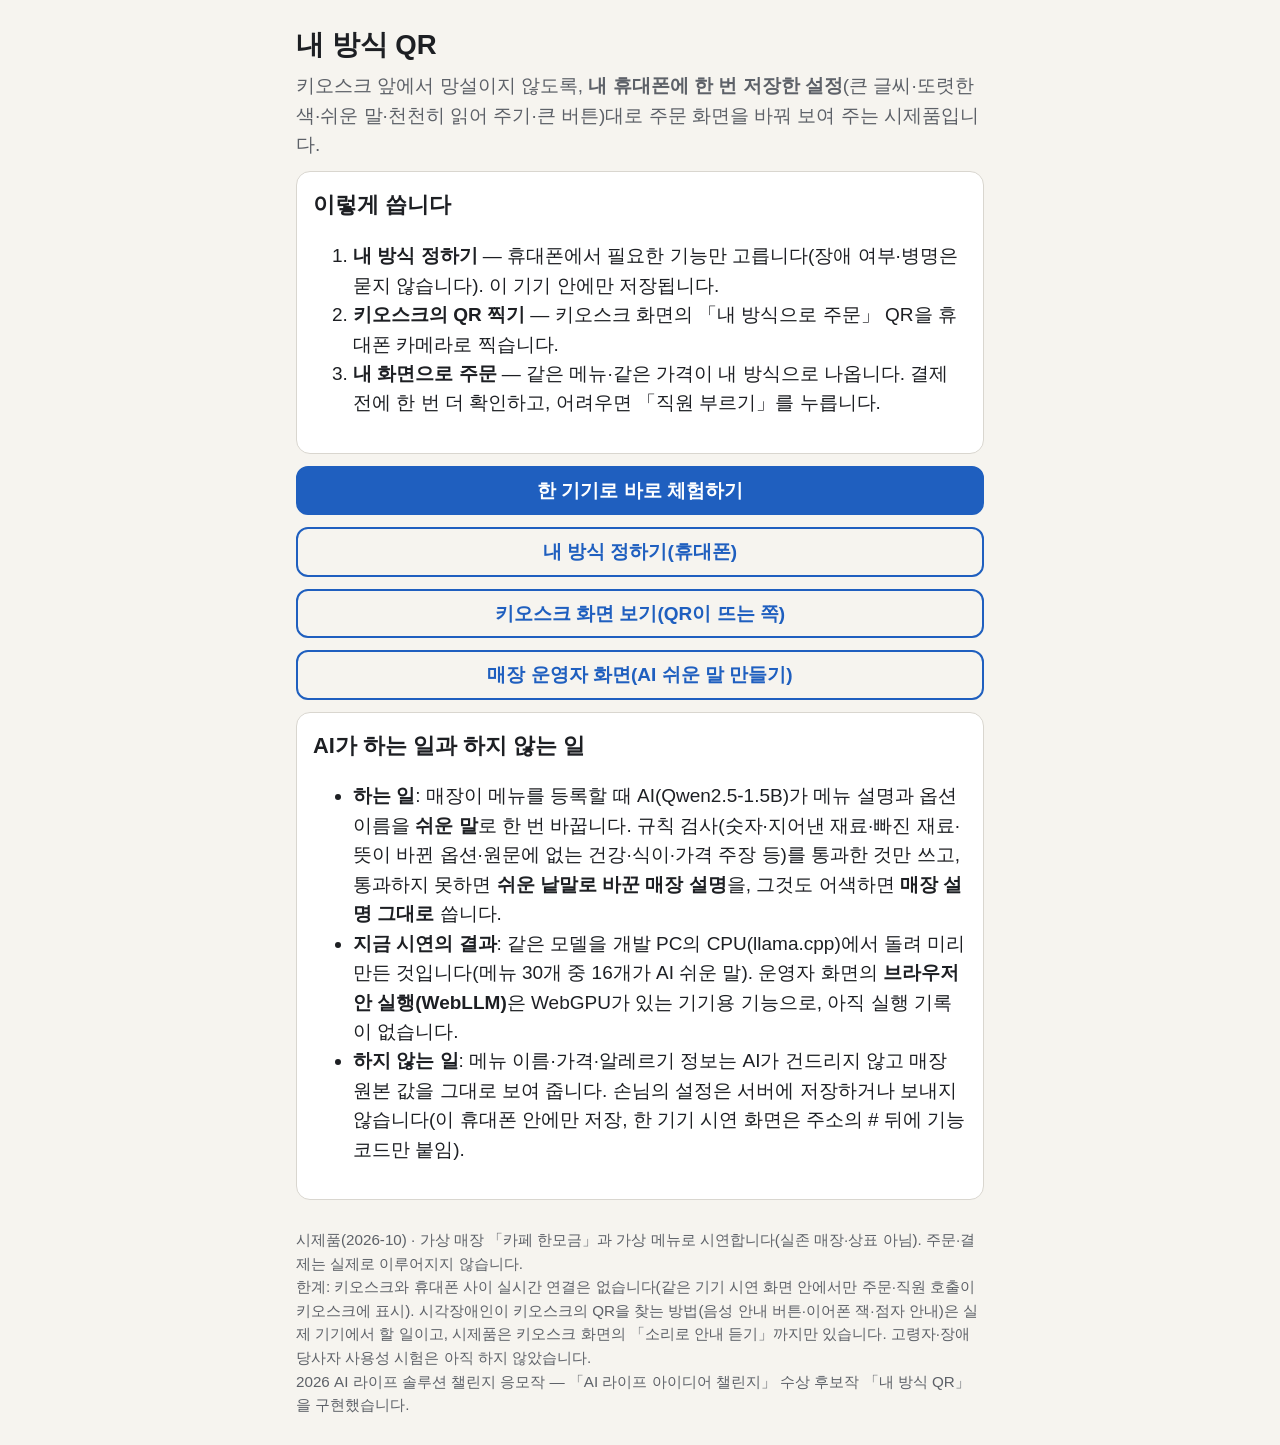
==== index.html @ 30c398e3 "v0.3.1: 접근성(한 화면 모드에서 고른 단추에 포커스 유지, 읽어 주기 음성이 없는 기기 안내, 키오스크 QR 이름표·Esc로 닫기) · 알레르기 정보가 없는 메뉴에 '직원에" ====
<!doctype html>
<html lang="ko">
<head>
<meta charset="utf-8">
<meta name="viewport" content="width=device-width, initial-scale=1">
<title>내 방식 QR — 키오스크를 내 방식으로</title>
<meta name="description" content="키오스크의 QR을 내 휴대폰으로 찍으면, 휴대폰에 저장한 내 방식(큰 글씨·쉬운 말·읽어 주기)대로 주문 화면이 나오는 시제품">
<link rel="stylesheet" href="css/app.css">
</head>
<body>
<main class="wrap">
  <h1>내 방식 QR</h1>
  <p class="sub">키오스크 앞에서 망설이지 않도록, <b>내 휴대폰에 한 번 저장한 설정</b>(큰 글씨·또렷한 색·쉬운 말·천천히 읽어 주기·큰 버튼)대로 주문 화면을 바꿔 보여 주는 시제품입니다.</p>

  <div class="card">
    <h2 style="margin-top:0">이렇게 씁니다</h2>
    <ol>
      <li><b>내 방식 정하기</b> — 휴대폰에서 필요한 기능만 고릅니다(장애 여부·병명은 묻지 않습니다). 이 기기 안에만 저장됩니다.</li>
      <li><b>키오스크의 QR 찍기</b> — 키오스크 화면의 「내 방식으로 주문」 QR을 휴대폰 카메라로 찍습니다.</li>
      <li><b>내 화면으로 주문</b> — 같은 메뉴·같은 가격이 내 방식으로 나옵니다. 결제 전에 한 번 더 확인하고, 어려우면 「직원 부르기」를 누릅니다.</li>
    </ol>
  </div>

  <a class="btn block" href="demo.html">한 기기로 바로 체험하기</a>
  <a class="btn block ghost" href="my.html">내 방식 정하기(휴대폰)</a>
  <a class="btn block ghost" href="kiosk.html">키오스크 화면 보기(QR이 뜨는 쪽)</a>
  <a class="btn block ghost" href="admin.html">매장 운영자 화면(AI 쉬운 말 만들기)</a>

  <div class="card">
    <h2 style="margin-top:0">AI가 하는 일과 하지 않는 일</h2>
    <ul>
      <li><b>하는 일</b>: 매장이 메뉴를 등록할 때 AI(Qwen2.5-1.5B)가 메뉴 설명과 옵션 이름을 <b>쉬운 말</b>로 한 번 바꿉니다. 규칙 검사(숫자·지어낸 재료·빠진 재료·뜻이 바뀐 옵션·원문에 없는 건강·식이·가격 주장 등)를 통과한 것만 쓰고, 통과하지 못하면 <b>쉬운 낱말로 바꾼 매장 설명</b>을, 그것도 어색하면 <b>매장 설명 그대로</b> 씁니다.</li>
      <li><b>지금 시연의 결과</b>: 같은 모델을 개발 PC의 CPU(llama.cpp)에서 돌려 미리 만든 것입니다(메뉴 30개 중 16개가 AI 쉬운 말). 운영자 화면의 <b>브라우저 안 실행(WebLLM)</b>은 WebGPU가 있는 기기용 기능으로, 아직 실행 기록이 없습니다.</li>
      <li><b>하지 않는 일</b>: 메뉴 이름·가격·알레르기 정보는 AI가 건드리지 않고 매장 원본 값을 그대로 보여 줍니다. 손님의 설정은 서버에 저장하거나 보내지 않습니다(이 휴대폰 안에만 저장, 한 기기 시연 화면은 주소의 # 뒤에 기능 코드만 붙임).</li>
    </ul>
  </div>

  <p class="foot">시제품(2026-10) · 가상 매장 「카페 한모금」과 가상 메뉴로 시연합니다(실존 매장·상표 아님). 주문·결제는 실제로 이루어지지 않습니다.<br>
  한계: 키오스크와 휴대폰 사이 실시간 연결은 없습니다(같은 기기 시연 화면 안에서만 주문·직원 호출이 키오스크에 표시). 시각장애인이 키오스크의 QR을 찾는 방법(음성 안내 버튼·이어폰 잭·점자 안내)은 실제 기기에서 할 일이고, 시제품은 키오스크 화면의 「소리로 안내 듣기」까지만 있습니다. 고령자·장애 당사자 사용성 시험은 아직 하지 않았습니다.<br>
  2026 AI 라이프 솔루션 챌린지 응모작 — 「AI 라이프 아이디어 챌린지」 수상 후보작 「내 방식 QR」을 구현했습니다.</p>
</main>
</body>
</html>
---- css/app.css ----
/* 내 방식 QR — 공통 스타일. 프로필 기능 코드가 body 클래스로 붙는다:
   p-big(큰 글씨) · p-hc(고대비) · p-touch(큰 버튼) · p-one(한 화면 한 선택) — 쉬운 말·읽어 주기는 내용·동작으로 처리 */
:root {
  --bg: #f6f4ef;
  --surface: #ffffff;
  --ink: #1d1f23;
  --sub: #5d6168;
  --line: #d9d6cf;
  --accent: #1f5fbf;
  --accent-ink: #ffffff;
  --ok: #1d7a46;
  --warn: #9a5b00;
  --danger: #b3261e;
  --focus: #ffbf00;
  --fs: 19px;   /* v0.3: 첫 화면 글씨 17px → 19px(1차 모의 심사 E) */
  --btn-h: 48px;
  --radius: 14px;
  --gap: 12px;
}
.p-big { --fs: 28px; }
.p-touch { --btn-h: 76px; --gap: 18px; }
.p-hc {
  --bg: #000000; --surface: #0b0b0b; --ink: #ffffff; --sub: #e6e6e6; --line: #ffffff;
  --accent: #ffd400; --accent-ink: #000000; --ok: #7CFF9B; --warn: #ffd400; --danger: #ff8a80;
}
* { box-sizing: border-box; }
html, body { margin: 0; padding: 0; }
body {
  background: var(--bg); color: var(--ink);
  font: 400 var(--fs)/1.55 -apple-system, "Apple SD Gothic Neo", "Malgun Gothic", "Noto Sans KR", sans-serif;
  -webkit-text-size-adjust: 100%;
}
a { color: var(--accent); }
.p-hc a { color: var(--accent); text-decoration: underline; }
:focus-visible { outline: 4px solid var(--focus); outline-offset: 2px; }
.wrap { max-width: 720px; margin: 0 auto; padding: 16px; }
.wide { max-width: 1100px; }
h1 { font-size: 1.45em; line-height: 1.3; margin: 0.4em 0 0.3em; }
h2 { font-size: 1.15em; margin: 1.2em 0 0.4em; }
p { margin: 0.4em 0; }
.sub { color: var(--sub); }
.small { font-size: 0.82em; }
.card {
  background: var(--surface); border: 1px solid var(--line); border-radius: var(--radius);
  padding: 16px; margin: var(--gap) 0;
}
.p-hc .card { border-width: 2px; }
.row { display: flex; gap: var(--gap); flex-wrap: wrap; align-items: center; }
.grow { flex: 1 1 auto; }
button, .btn {
  display: inline-flex; align-items: center; justify-content: center; gap: 8px;
  min-height: var(--btn-h); min-width: var(--btn-h); padding: 8px 18px;
  font: inherit; font-weight: 700; border-radius: 12px; cursor: pointer;
  border: 2px solid var(--accent); background: var(--accent); color: var(--accent-ink); text-decoration: none;
}
button.ghost, .btn.ghost { background: transparent; color: var(--accent); }
button.danger { background: var(--danger); border-color: var(--danger); color: #fff; }
.p-hc button.danger { color: #000; }
button:disabled { opacity: 0.45; cursor: not-allowed; }
.block { display: flex; width: 100%; margin: var(--gap) 0; }
.tag { display: inline-block; font-size: 0.75em; padding: 2px 8px; border-radius: 999px; border: 1px solid var(--line); color: var(--sub); }
.tag.ai { border-color: var(--ok); color: var(--ok); }
.tag.orig { border-color: var(--warn); color: var(--warn); }
.notice { border-left: 6px solid var(--warn); }
.allergy { border-left: 6px solid var(--danger); }
.price { font-weight: 800; white-space: nowrap; }
.callbar {
  position: sticky; bottom: 0; background: var(--bg); padding: 10px 0; border-top: 1px solid var(--line);
  display: flex; gap: var(--gap);
}
.callbar button { flex: 1; }
table { border-collapse: collapse; width: 100%; font-size: 0.9em; }
th, td { border-bottom: 1px solid var(--line); padding: 6px 8px; text-align: left; vertical-align: top; }
.toggle {
  display: flex; align-items: center; justify-content: space-between; gap: 12px; padding: 12px 0;
  border-bottom: 1px solid var(--line); min-height: var(--btn-h);
}
.toggle input { width: 32px; height: 32px; accent-color: var(--accent); }
.step-title { font-size: 1.25em; font-weight: 800; margin: 0.2em 0 0.6em; }
.step-title:focus { outline: none; }
.choice { display: flex; flex-direction: column; gap: var(--gap); }
.choice button { justify-content: flex-start; text-align: left; background: var(--surface); color: var(--ink); border-color: var(--line); }
.choice button[aria-pressed="true"] { border-color: var(--accent); box-shadow: inset 0 0 0 3px var(--accent); }
.foot { margin: 28px 0 12px; font-size: 0.8em; color: var(--sub); }
.qrbox { display: flex; justify-content: center; padding: 12px; background: #fff; border-radius: 12px; }
.qrbox img, .qrbox svg { width: 240px; height: 240px; image-rendering: pixelated; }
.live { min-height: 1.5em; }
/* 키오스크(기본 화면 — 일부러 빽빽하게) */
.kiosk { font-size: 13px; }
.kiosk .grid { display: grid; grid-template-columns: repeat(auto-fill, minmax(120px, 1fr)); gap: 6px; }
.kiosk .item { background: #fff; border: 1px solid #ddd; border-radius: 6px; padding: 6px; font-size: 12px; line-height: 1.3; }
.kiosk .item b { display: block; font-size: 13px; }
.kiosk .tabs { display: flex; gap: 4px; flex-wrap: wrap; margin: 6px 0; }
.kiosk .tabs button { min-height: 30px; padding: 2px 10px; font-size: 12px; border-radius: 6px; }
.kiosk .myway { min-height: 64px; font-size: 18px; width: 100%; margin: 8px 0; }
.modal { position: fixed; inset: 0; background: rgba(0,0,0,0.55); display: none; align-items: center; justify-content: center; padding: 16px; z-index: 10; }
.modal.open { display: flex; }
.modal .card { max-width: 420px; width: 100%; }
/* 한 기기 시연 */
.demo { display: grid; grid-template-columns: 1.4fr 1fr; gap: 16px; }
.demo iframe { width: 100%; height: 760px; border: 1px solid var(--line); border-radius: 16px; background: #fff; }
.phoneframe { max-width: 400px; justify-self: center; width: 100%; }
@media (max-width: 860px) { .demo { grid-template-columns: 1fr; } .demo iframe { height: 640px; } }

/* v0.3: 화면 읽기 프로그램에만 들리는 안내 한 줄(aria-live는 여기만) */
.sr-only { position:absolute; width:1px; height:1px; padding:0; margin:-1px; overflow:hidden; clip:rect(0,0,0,0); white-space:nowrap; border:0; }
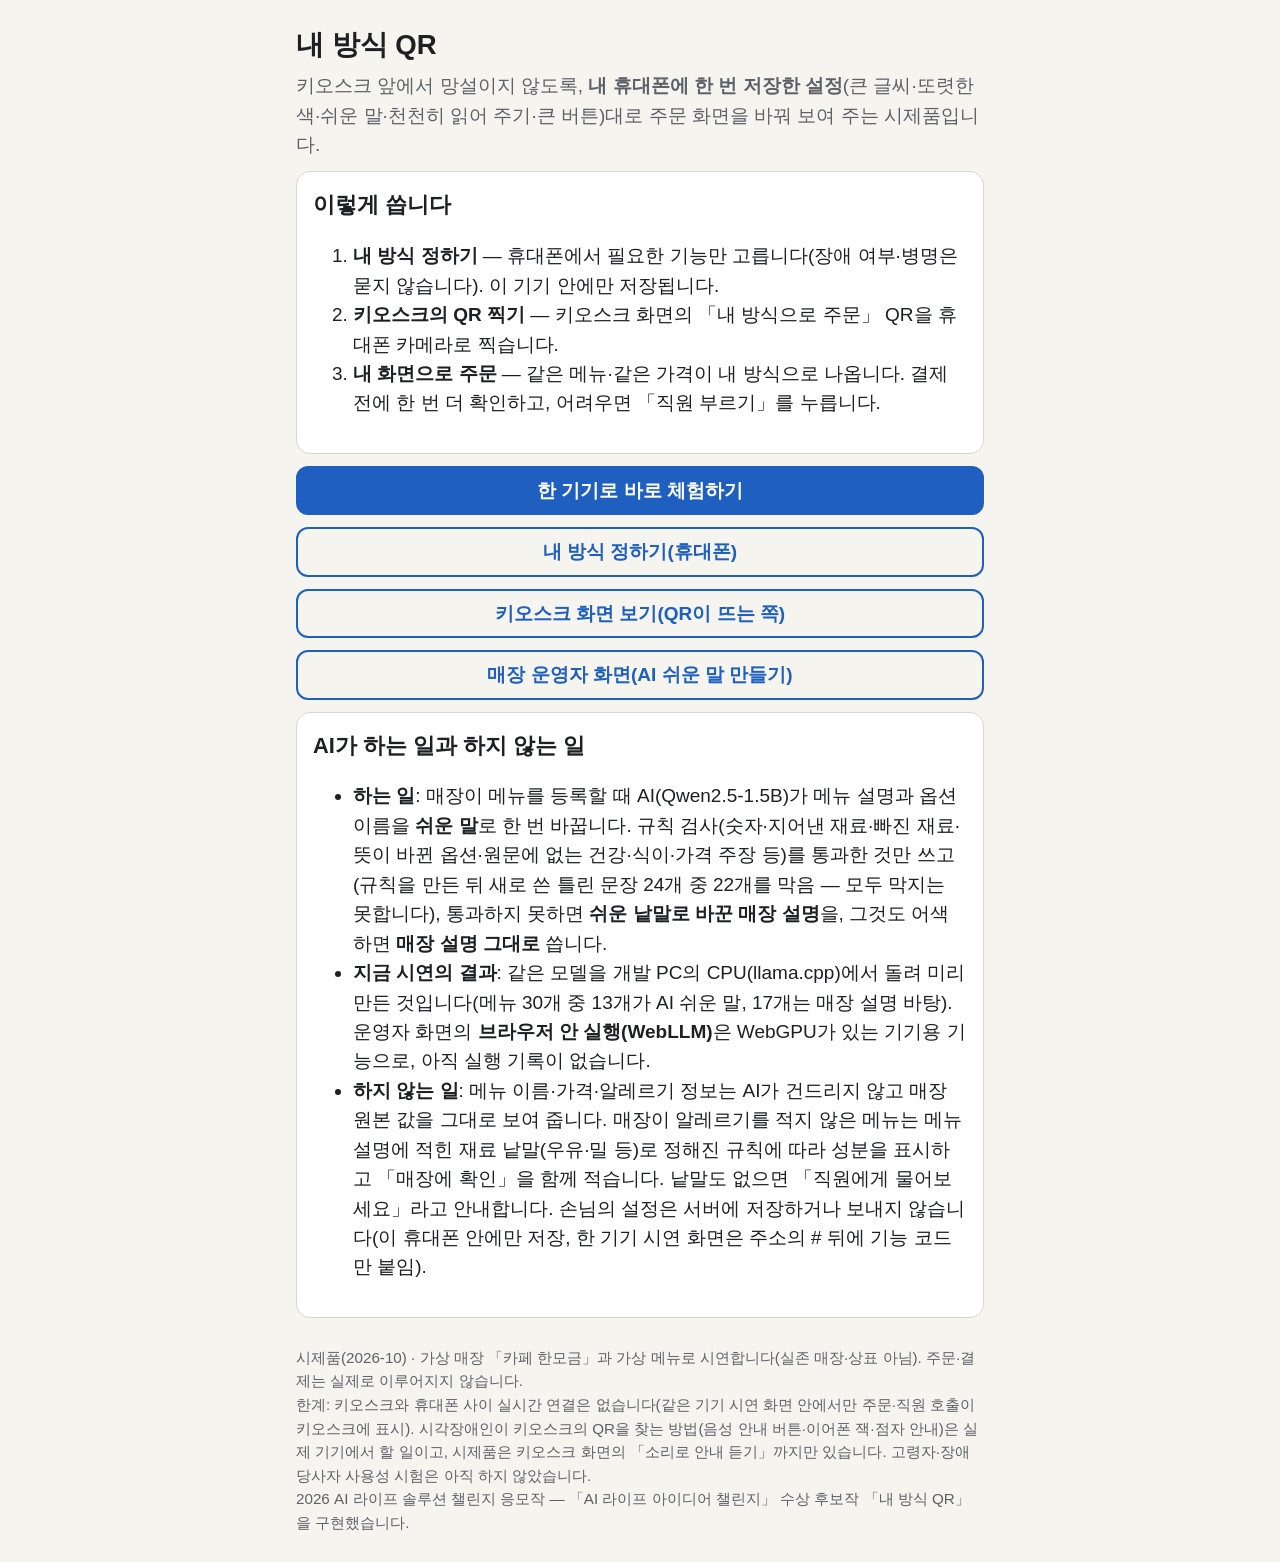
==== commit a58d6518: "v0.4: 알레르기(모든 모드에서 메뉴를 고르면 설명·알레르기 확인이 먼저, 매장이 적지 않은 메뉴는 메뉴 글의 재료 낱말로 성분 표시 + '매장에 확인') · 키오스크가 자기 가" ====
--- a/index.html
+++ b/index.html
@@ -29,9 +29,9 @@
   <div class="card">
     <h2 style="margin-top:0">AI가 하는 일과 하지 않는 일</h2>
     <ul>
-      <li><b>하는 일</b>: 매장이 메뉴를 등록할 때 AI(Qwen2.5-1.5B)가 메뉴 설명과 옵션 이름을 <b>쉬운 말</b>로 한 번 바꿉니다. 규칙 검사(숫자·지어낸 재료·빠진 재료·뜻이 바뀐 옵션·원문에 없는 건강·식이·가격 주장 등)를 통과한 것만 쓰고, 통과하지 못하면 <b>쉬운 낱말로 바꾼 매장 설명</b>을, 그것도 어색하면 <b>매장 설명 그대로</b> 씁니다.</li>
-      <li><b>지금 시연의 결과</b>: 같은 모델을 개발 PC의 CPU(llama.cpp)에서 돌려 미리 만든 것입니다(메뉴 30개 중 16개가 AI 쉬운 말). 운영자 화면의 <b>브라우저 안 실행(WebLLM)</b>은 WebGPU가 있는 기기용 기능으로, 아직 실행 기록이 없습니다.</li>
-      <li><b>하지 않는 일</b>: 메뉴 이름·가격·알레르기 정보는 AI가 건드리지 않고 매장 원본 값을 그대로 보여 줍니다. 손님의 설정은 서버에 저장하거나 보내지 않습니다(이 휴대폰 안에만 저장, 한 기기 시연 화면은 주소의 # 뒤에 기능 코드만 붙임).</li>
+      <li><b>하는 일</b>: 매장이 메뉴를 등록할 때 AI(Qwen2.5-1.5B)가 메뉴 설명과 옵션 이름을 <b>쉬운 말</b>로 한 번 바꿉니다. 규칙 검사(숫자·지어낸 재료·빠진 재료·뜻이 바뀐 옵션·원문에 없는 건강·식이·가격 주장 등)를 통과한 것만 쓰고(규칙을 만든 뒤 새로 쓴 틀린 문장 24개 중 22개를 막음 — 모두 막지는 못합니다), 통과하지 못하면 <b>쉬운 낱말로 바꾼 매장 설명</b>을, 그것도 어색하면 <b>매장 설명 그대로</b> 씁니다.</li>
+      <li><b>지금 시연의 결과</b>: 같은 모델을 개발 PC의 CPU(llama.cpp)에서 돌려 미리 만든 것입니다(메뉴 30개 중 13개가 AI 쉬운 말, 17개는 매장 설명 바탕). 운영자 화면의 <b>브라우저 안 실행(WebLLM)</b>은 WebGPU가 있는 기기용 기능으로, 아직 실행 기록이 없습니다.</li>
+      <li><b>하지 않는 일</b>: 메뉴 이름·가격·알레르기 정보는 AI가 건드리지 않고 매장 원본 값을 그대로 보여 줍니다. 매장이 알레르기를 적지 않은 메뉴는 메뉴 설명에 적힌 재료 낱말(우유·밀 등)로 정해진 규칙에 따라 성분을 표시하고 「매장에 확인」을 함께 적습니다. 낱말도 없으면 「직원에게 물어보세요」라고 안내합니다. 손님의 설정은 서버에 저장하거나 보내지 않습니다(이 휴대폰 안에만 저장, 한 기기 시연 화면은 주소의 # 뒤에 기능 코드만 붙임).</li>
     </ul>
   </div>
 
--- a/css/app.css
+++ b/css/app.css
@@ -69,6 +69,9 @@
   display: flex; gap: var(--gap);
 }
 .callbar button { flex: 1; }
+/* v0.4(2차 모의 심사 A: 하단 바가 초점 받은 메뉴를 최대 61% 가림) — 초점이 옮겨 갈 때 하단 바 높이만큼 비워 두기 */
+html { scroll-padding-bottom: calc(var(--btn-h) * 1.5 + 40px); }
+#app :focus { scroll-margin-bottom: calc(var(--btn-h) * 1.5 + 40px); }
 table { border-collapse: collapse; width: 100%; font-size: 0.9em; }
 th, td { border-bottom: 1px solid var(--line); padding: 6px 8px; text-align: left; vertical-align: top; }
 .toggle {
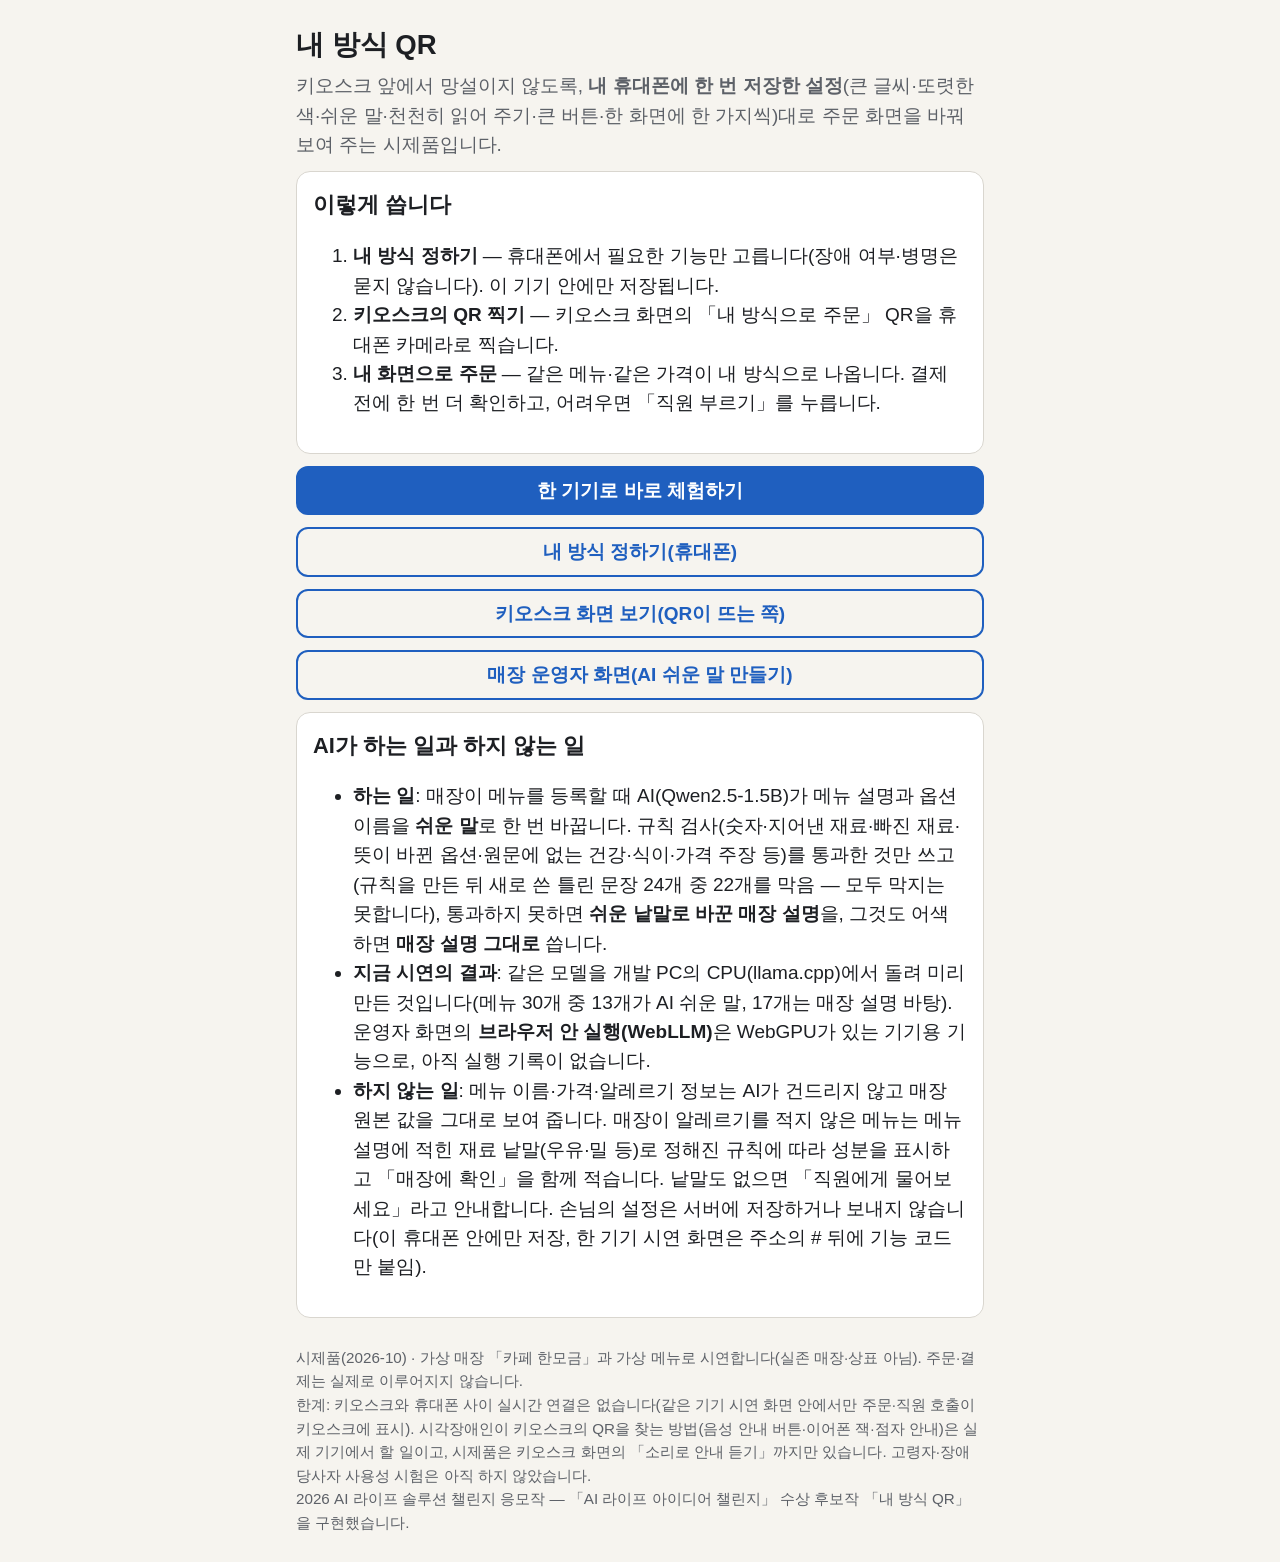
==== commit 8ca7ae3f: "v0.4: 사전 풀이가 앞말과 겹치면(「버터를 겹겹이 접어 구운 버터를 겹겹이 넣어 구운 빵」) 매장 설명 그대로 · 바뀐 낱말이 없으면 '매장 설명 그대로' 표시 · 첫 화면 기" ====
--- a/index.html
+++ b/index.html
@@ -10,7 +10,7 @@
 <body>
 <main class="wrap">
   <h1>내 방식 QR</h1>
-  <p class="sub">키오스크 앞에서 망설이지 않도록, <b>내 휴대폰에 한 번 저장한 설정</b>(큰 글씨·또렷한 색·쉬운 말·천천히 읽어 주기·큰 버튼)대로 주문 화면을 바꿔 보여 주는 시제품입니다.</p>
+  <p class="sub">키오스크 앞에서 망설이지 않도록, <b>내 휴대폰에 한 번 저장한 설정</b>(큰 글씨·또렷한 색·쉬운 말·천천히 읽어 주기·큰 버튼·한 화면에 한 가지씩)대로 주문 화면을 바꿔 보여 주는 시제품입니다.</p>
 
   <div class="card">
     <h2 style="margin-top:0">이렇게 씁니다</h2>
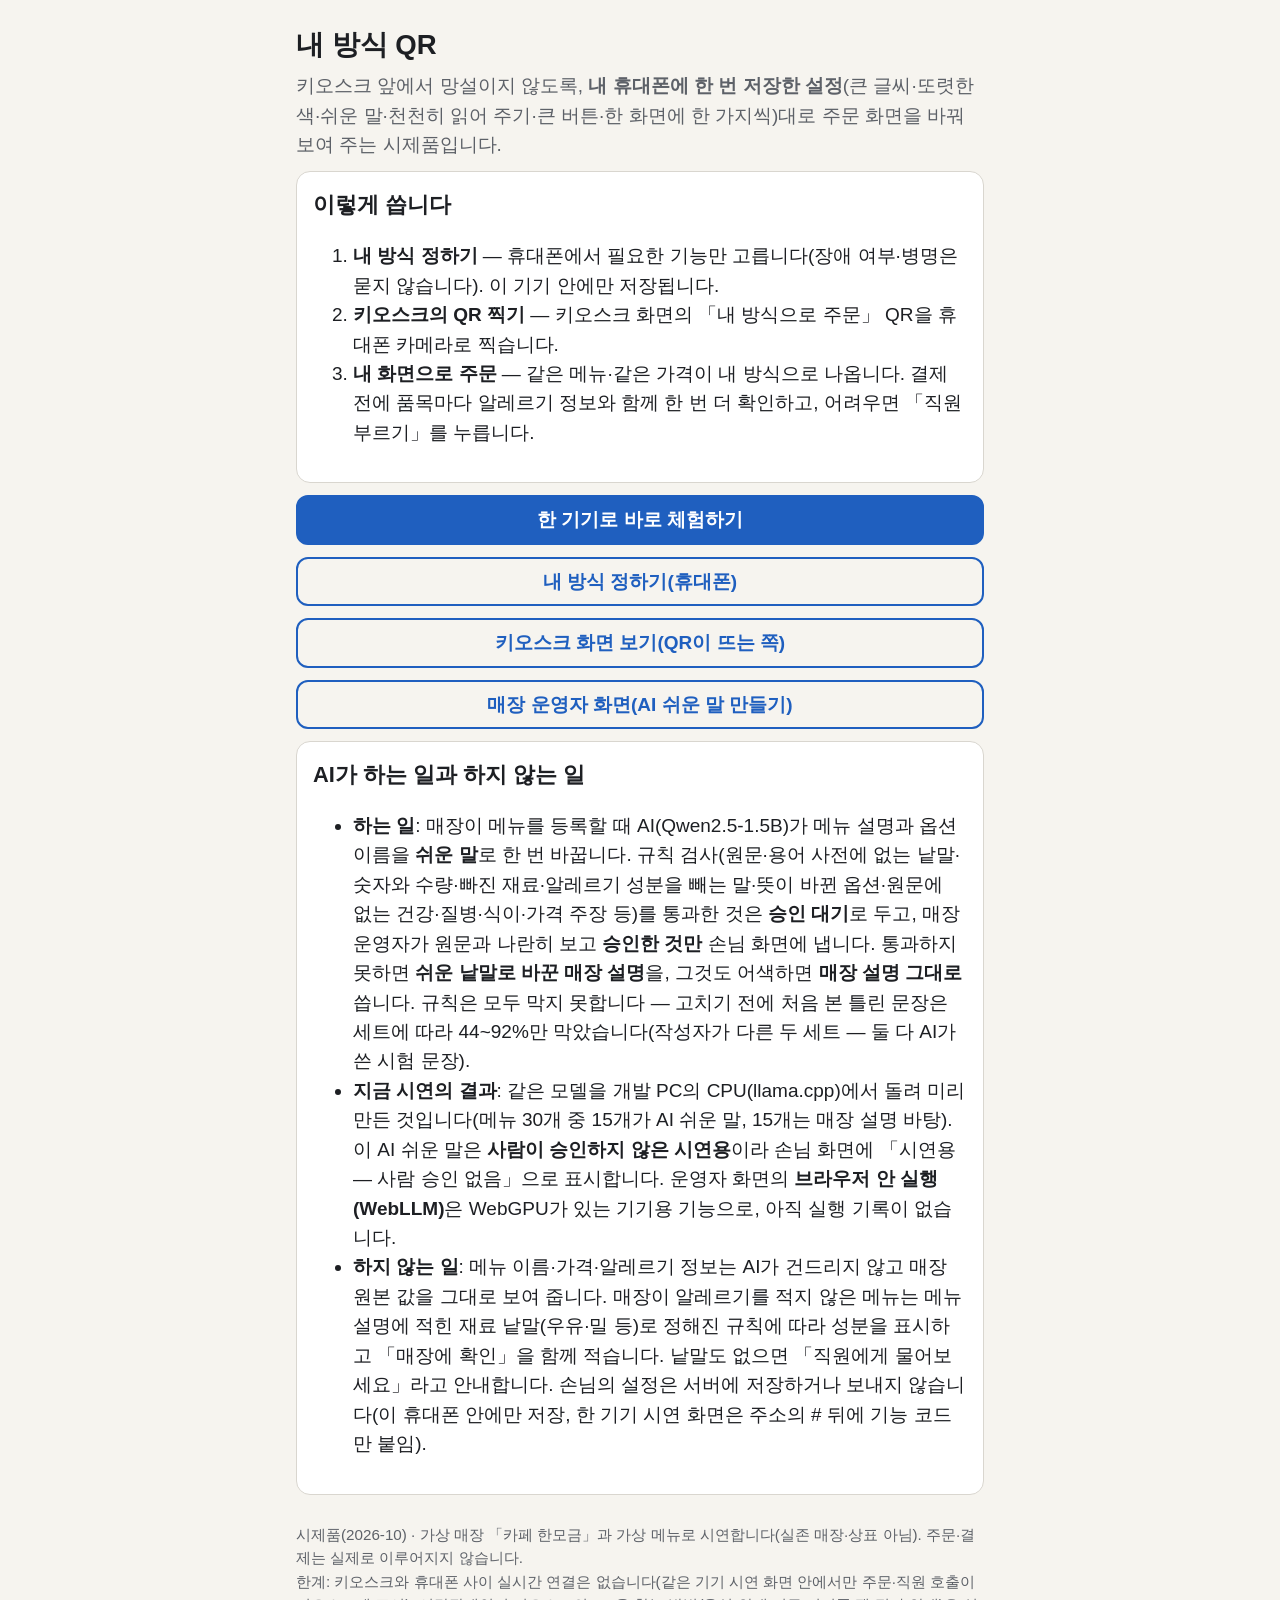
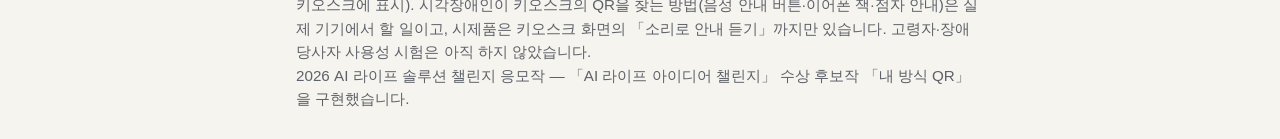
==== commit 146ae4fd: "v0.5: 결제 전 확인 화면 품목마다 알레르기 한 줄 · 운영자 승인(AI 변환은 승인 대기 → 원문과 나란히 보고 승인한 것만 손님 화면, 시연 저장본은 '시연용 — 사람 승인" ====
--- a/index.html
+++ b/index.html
@@ -17,7 +17,7 @@
     <ol>
       <li><b>내 방식 정하기</b> — 휴대폰에서 필요한 기능만 고릅니다(장애 여부·병명은 묻지 않습니다). 이 기기 안에만 저장됩니다.</li>
       <li><b>키오스크의 QR 찍기</b> — 키오스크 화면의 「내 방식으로 주문」 QR을 휴대폰 카메라로 찍습니다.</li>
-      <li><b>내 화면으로 주문</b> — 같은 메뉴·같은 가격이 내 방식으로 나옵니다. 결제 전에 한 번 더 확인하고, 어려우면 「직원 부르기」를 누릅니다.</li>
+      <li><b>내 화면으로 주문</b> — 같은 메뉴·같은 가격이 내 방식으로 나옵니다. 결제 전에 품목마다 알레르기 정보와 함께 한 번 더 확인하고, 어려우면 「직원 부르기」를 누릅니다.</li>
     </ol>
   </div>
 
@@ -29,8 +29,8 @@
   <div class="card">
     <h2 style="margin-top:0">AI가 하는 일과 하지 않는 일</h2>
     <ul>
-      <li><b>하는 일</b>: 매장이 메뉴를 등록할 때 AI(Qwen2.5-1.5B)가 메뉴 설명과 옵션 이름을 <b>쉬운 말</b>로 한 번 바꿉니다. 규칙 검사(숫자·지어낸 재료·빠진 재료·뜻이 바뀐 옵션·원문에 없는 건강·식이·가격 주장 등)를 통과한 것만 쓰고(규칙을 만든 뒤 새로 쓴 틀린 문장 24개 중 22개를 막음 — 모두 막지는 못합니다), 통과하지 못하면 <b>쉬운 낱말로 바꾼 매장 설명</b>을, 그것도 어색하면 <b>매장 설명 그대로</b> 씁니다.</li>
-      <li><b>지금 시연의 결과</b>: 같은 모델을 개발 PC의 CPU(llama.cpp)에서 돌려 미리 만든 것입니다(메뉴 30개 중 13개가 AI 쉬운 말, 17개는 매장 설명 바탕). 운영자 화면의 <b>브라우저 안 실행(WebLLM)</b>은 WebGPU가 있는 기기용 기능으로, 아직 실행 기록이 없습니다.</li>
+      <li><b>하는 일</b>: 매장이 메뉴를 등록할 때 AI(Qwen2.5-1.5B)가 메뉴 설명과 옵션 이름을 <b>쉬운 말</b>로 한 번 바꿉니다. 규칙 검사(원문·용어 사전에 없는 낱말·숫자와 수량·빠진 재료·알레르기 성분을 빼는 말·뜻이 바뀐 옵션·원문에 없는 건강·질병·식이·가격 주장 등)를 통과한 것은 <b>승인 대기</b>로 두고, 매장 운영자가 원문과 나란히 보고 <b>승인한 것만</b> 손님 화면에 냅니다. 통과하지 못하면 <b>쉬운 낱말로 바꾼 매장 설명</b>을, 그것도 어색하면 <b>매장 설명 그대로</b> 씁니다. 규칙은 모두 막지 못합니다 — 고치기 전에 처음 본 틀린 문장은 세트에 따라 44~92%만 막았습니다(작성자가 다른 두 세트 — 둘 다 AI가 쓴 시험 문장).</li>
+      <li><b>지금 시연의 결과</b>: 같은 모델을 개발 PC의 CPU(llama.cpp)에서 돌려 미리 만든 것입니다(메뉴 30개 중 15개가 AI 쉬운 말, 15개는 매장 설명 바탕). 이 AI 쉬운 말은 <b>사람이 승인하지 않은 시연용</b>이라 손님 화면에 「시연용 — 사람 승인 없음」으로 표시합니다. 운영자 화면의 <b>브라우저 안 실행(WebLLM)</b>은 WebGPU가 있는 기기용 기능으로, 아직 실행 기록이 없습니다.</li>
       <li><b>하지 않는 일</b>: 메뉴 이름·가격·알레르기 정보는 AI가 건드리지 않고 매장 원본 값을 그대로 보여 줍니다. 매장이 알레르기를 적지 않은 메뉴는 메뉴 설명에 적힌 재료 낱말(우유·밀 등)로 정해진 규칙에 따라 성분을 표시하고 「매장에 확인」을 함께 적습니다. 낱말도 없으면 「직원에게 물어보세요」라고 안내합니다. 손님의 설정은 서버에 저장하거나 보내지 않습니다(이 휴대폰 안에만 저장, 한 기기 시연 화면은 주소의 # 뒤에 기능 코드만 붙임).</li>
     </ul>
   </div>
--- a/css/app.css
+++ b/css/app.css
@@ -103,7 +103,12 @@
 .demo { display: grid; grid-template-columns: 1.4fr 1fr; gap: 16px; }
 .demo iframe { width: 100%; height: 760px; border: 1px solid var(--line); border-radius: 16px; background: #fff; }
 .phoneframe { max-width: 400px; justify-self: center; width: 100%; }
-@media (max-width: 860px) { .demo { grid-template-columns: 1fr; } .demo iframe { height: 640px; } }
+@media (max-width: 860px) { .demo { grid-template-columns: 1fr; } .demo iframe { height: 640px; } .demo .phoneframe { order: -1; } } /* v0.4(2차 모의 심사 A·E): 휴대폰으로 열면 손님 화면을 먼저 */
 
 /* v0.3: 화면 읽기 프로그램에만 들리는 안내 한 줄(aria-live는 여기만) */
 .sr-only { position:absolute; width:1px; height:1px; padding:0; margin:-1px; overflow:hidden; clip:rect(0,0,0,0); white-space:nowrap; border:0; }
+/* v0.5(3차 모의 심사 P0·P1) — 결제 전 확인의 품목별 알레르기 한 줄 · 직원 호출 알림은 화면 위에 고정 */
+.cartline { padding: 6px 0; border-bottom: 1px solid var(--line); }
+.cartline:last-of-type { border-bottom: 0; }
+.allergy-line { border-left: 4px solid var(--danger); padding-left: 8px; font-size: 0.9em; margin-top: 4px; }
+.staffnote { position: fixed; top: 8px; left: 8px; right: 8px; max-width: 720px; margin: 0 auto; z-index: 20; background: var(--surface); box-shadow: 0 4px 16px rgba(0,0,0,0.25); }
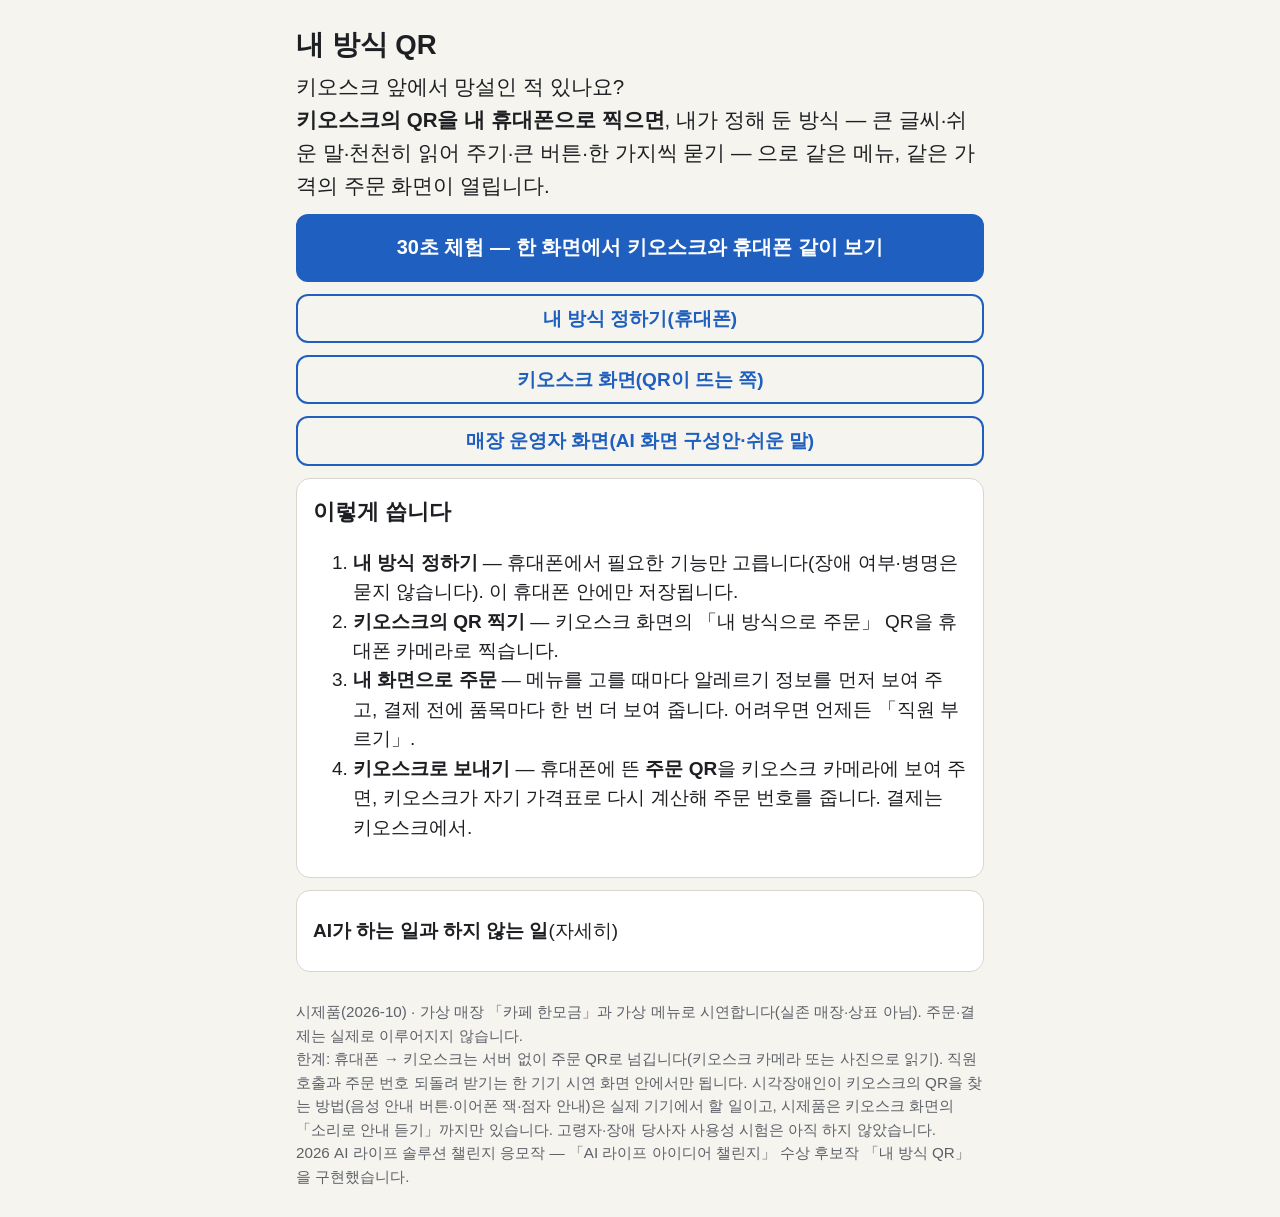
==== commit a2d3eb44: "v0.6: AI 화면 구성안(기능 조합 64가지 — 매장 메뉴판 첫 등록 때 AI가 목록·설명 접기·옵션 묻는 방식·글씨·단추·읽을 것·안내 한 줄을 정하고 코드가 검증·보정, 손" ====
--- a/index.html
+++ b/index.html
@@ -10,34 +10,43 @@
 <body>
 <main class="wrap">
   <h1>내 방식 QR</h1>
-  <p class="sub">키오스크 앞에서 망설이지 않도록, <b>내 휴대폰에 한 번 저장한 설정</b>(큰 글씨·또렷한 색·쉬운 말·천천히 읽어 주기·큰 버튼·한 화면에 한 가지씩)대로 주문 화면을 바꿔 보여 주는 시제품입니다.</p>
+  <p class="hero">키오스크 앞에서 망설인 적 있나요?<br><b>키오스크의 QR을 내 휴대폰으로 찍으면</b>, 내가 정해 둔 방식 — 큰 글씨·쉬운 말·천천히 읽어 주기·큰 버튼·한 가지씩 묻기 — 으로 같은 메뉴, 같은 가격의 주문 화면이 열립니다.</p>
+
+  <a class="btn block hero-btn" href="demo.html">30초 체험 — 한 화면에서 키오스크와 휴대폰 같이 보기</a>
+  <a class="btn block ghost" href="my.html">내 방식 정하기(휴대폰)</a>
+  <a class="btn block ghost" href="kiosk.html">키오스크 화면(QR이 뜨는 쪽)</a>
+  <a class="btn block ghost" href="admin.html">매장 운영자 화면(AI 화면 구성안·쉬운 말)</a>
 
   <div class="card">
     <h2 style="margin-top:0">이렇게 씁니다</h2>
     <ol>
-      <li><b>내 방식 정하기</b> — 휴대폰에서 필요한 기능만 고릅니다(장애 여부·병명은 묻지 않습니다). 이 기기 안에만 저장됩니다.</li>
+      <li><b>내 방식 정하기</b> — 휴대폰에서 필요한 기능만 고릅니다(장애 여부·병명은 묻지 않습니다). 이 휴대폰 안에만 저장됩니다.</li>
       <li><b>키오스크의 QR 찍기</b> — 키오스크 화면의 「내 방식으로 주문」 QR을 휴대폰 카메라로 찍습니다.</li>
-      <li><b>내 화면으로 주문</b> — 같은 메뉴·같은 가격이 내 방식으로 나옵니다. 결제 전에 품목마다 알레르기 정보와 함께 한 번 더 확인하고, 어려우면 「직원 부르기」를 누릅니다.</li>
+      <li><b>내 화면으로 주문</b> — 메뉴를 고를 때마다 알레르기 정보를 먼저 보여 주고, 결제 전에 품목마다 한 번 더 보여 줍니다. 어려우면 언제든 「직원 부르기」.</li>
+      <li><b>키오스크로 보내기</b> — 휴대폰에 뜬 <b>주문 QR</b>을 키오스크 카메라에 보여 주면, 키오스크가 자기 가격표로 다시 계산해 주문 번호를 줍니다. 결제는 키오스크에서.</li>
     </ol>
   </div>
 
-  <a class="btn block" href="demo.html">한 기기로 바로 체험하기</a>
-  <a class="btn block ghost" href="my.html">내 방식 정하기(휴대폰)</a>
-  <a class="btn block ghost" href="kiosk.html">키오스크 화면 보기(QR이 뜨는 쪽)</a>
-  <a class="btn block ghost" href="admin.html">매장 운영자 화면(AI 쉬운 말 만들기)</a>
-
-  <div class="card">
-    <h2 style="margin-top:0">AI가 하는 일과 하지 않는 일</h2>
+  <details class="card">
+    <summary><b>AI가 하는 일과 하지 않는 일</b> (자세히)</summary>
     <ul>
-      <li><b>하는 일</b>: 매장이 메뉴를 등록할 때 AI(Qwen2.5-1.5B)가 메뉴 설명과 옵션 이름을 <b>쉬운 말</b>로 한 번 바꿉니다. 규칙 검사(원문·용어 사전에 없는 낱말·숫자와 수량·빠진 재료·알레르기 성분을 빼는 말·뜻이 바뀐 옵션·원문에 없는 건강·질병·식이·가격 주장 등)를 통과한 것은 <b>승인 대기</b>로 두고, 매장 운영자가 원문과 나란히 보고 <b>승인한 것만</b> 손님 화면에 냅니다. 통과하지 못하면 <b>쉬운 낱말로 바꾼 매장 설명</b>을, 그것도 어색하면 <b>매장 설명 그대로</b> 씁니다. 규칙은 모두 막지 못합니다 — 고치기 전에 처음 본 틀린 문장은 세트에 따라 44~92%만 막았습니다(작성자가 다른 두 세트 — 둘 다 AI가 쓴 시험 문장).</li>
-      <li><b>지금 시연의 결과</b>: 같은 모델을 개발 PC의 CPU(llama.cpp)에서 돌려 미리 만든 것입니다(메뉴 30개 중 15개가 AI 쉬운 말, 15개는 매장 설명 바탕). 이 AI 쉬운 말은 <b>사람이 승인하지 않은 시연용</b>이라 손님 화면에 「시연용 — 사람 승인 없음」으로 표시합니다. 운영자 화면의 <b>브라우저 안 실행(WebLLM)</b>은 WebGPU가 있는 기기용 기능으로, 아직 실행 기록이 없습니다.</li>
-      <li><b>하지 않는 일</b>: 메뉴 이름·가격·알레르기 정보는 AI가 건드리지 않고 매장 원본 값을 그대로 보여 줍니다. 매장이 알레르기를 적지 않은 메뉴는 메뉴 설명에 적힌 재료 낱말(우유·밀 등)로 정해진 규칙에 따라 성분을 표시하고 「매장에 확인」을 함께 적습니다. 낱말도 없으면 「직원에게 물어보세요」라고 안내합니다. 손님의 설정은 서버에 저장하거나 보내지 않습니다(이 휴대폰 안에만 저장, 한 기기 시연 화면은 주소의 # 뒤에 기능 코드만 붙임).</li>
+      <li><b>① 화면 구성안</b>: 매장 메뉴판을 처음 등록할 때, 손님 기능 조합 <b>64가지</b>마다 AI(Qwen2.5-1.5B)가 화면 구성안 — 목록에 보일 정보·한 번에 보일 메뉴 수·설명을 펼칠지 접을지·고를 것을 한꺼번에/하나씩 물을지·글씨와 단추 크기·읽어 줄 것·첫 화면 안내 한 줄 — 을 만듭니다. 코드가 기능별 최소 기준(큰 글씨면 글씨 140% 이상, 큰 버튼이면 단추 140% 이상, 한 가지씩이면 하나씩 묻기, 읽어 주기면 가격·알레르기는 꼭 읽기 등)과 안내 문장(장애·나이·질병을 말하지 않기 등)을 검사해 고친 뒤 조합별로 저장합니다. 손님 화면은 그릴 때 실제 높이를 재서, 「담기」가 화면 밖이면 그 자리에서 설명을 접고 그래도 넘치면 하나씩 묻습니다. <span id="planStats"></span></li>
+      <li><b>② 쉬운 말</b>: 메뉴를 등록할 때 AI가 메뉴 설명과 옵션 이름을 <b>쉬운 말</b>로 한 번 바꿉니다. 규칙 검사(원문·용어 사전에 없는 낱말·숫자와 수량·빠진 재료·알레르기 성분을 빼는 말·뜻이 바뀐 옵션·원문에 없는 건강·질병·식이·가격 주장 등)를 통과한 것은 <b>승인 대기</b>로 두고, 매장 운영자가 원문과 나란히 보고 <b>승인한 것만</b> 손님 화면에 냅니다. 통과하지 못하면 <b>쉬운 낱말로 바꾼 매장 설명</b>을, 그것도 어색하면 <b>매장 설명 그대로</b> 씁니다. 규칙은 모두 막지 못합니다 — 고치기 전에 처음 본 틀린 문장은 세트에 따라 44~92%만 막았습니다(작성자가 다른 두 세트 — 둘 다 AI가 쓴 시험 문장).</li>
+      <li><b>지금 시연의 결과</b>: 두 가지 모두 같은 모델을 개발 PC의 CPU(llama.cpp)에서 돌려 미리 만든 것이고(쉬운 말: 메뉴 30개 중 15개가 AI, 15개는 매장 설명 바탕), <b>사람이 승인하지 않은 시연용</b>입니다(손님 화면에 「시연용 — 사람 승인 없음」 표시). 운영자 화면의 <b>브라우저 안 실행(WebLLM)</b>은 WebGPU가 있는 기기용 기능으로, 아직 실행 기록이 없습니다.</li>
+      <li><b>하지 않는 일</b>: 메뉴 이름·가격·알레르기 정보는 AI가 건드리지 않고 매장 원본 값을 그대로 보여 줍니다(화면 구성안도 이 표시와 「직원 부르기」는 바꿀 수 없음). 매장이 알레르기를 적지 않은 메뉴는 메뉴 설명에 적힌 재료 낱말(우유·밀 등)로 정해진 규칙에 따라 성분을 표시하고 「매장에 확인」을 함께 적습니다. 손님의 설정은 서버에 저장하거나 보내지 않습니다(이 휴대폰 안에만 저장, 주문 QR에도 넣지 않음).</li>
     </ul>
-  </div>
+  </details>
 
   <p class="foot">시제품(2026-10) · 가상 매장 「카페 한모금」과 가상 메뉴로 시연합니다(실존 매장·상표 아님). 주문·결제는 실제로 이루어지지 않습니다.<br>
-  한계: 키오스크와 휴대폰 사이 실시간 연결은 없습니다(같은 기기 시연 화면 안에서만 주문·직원 호출이 키오스크에 표시). 시각장애인이 키오스크의 QR을 찾는 방법(음성 안내 버튼·이어폰 잭·점자 안내)은 실제 기기에서 할 일이고, 시제품은 키오스크 화면의 「소리로 안내 듣기」까지만 있습니다. 고령자·장애 당사자 사용성 시험은 아직 하지 않았습니다.<br>
+  한계: 휴대폰 → 키오스크는 서버 없이 주문 QR로 넘깁니다(키오스크 카메라 또는 사진으로 읽기). 직원 호출과 주문 번호 되돌려 받기는 한 기기 시연 화면 안에서만 됩니다. 시각장애인이 키오스크의 QR을 찾는 방법(음성 안내 버튼·이어폰 잭·점자 안내)은 실제 기기에서 할 일이고, 시제품은 키오스크 화면의 「소리로 안내 듣기」까지만 있습니다. 고령자·장애 당사자 사용성 시험은 아직 하지 않았습니다.<br>
   2026 AI 라이프 솔루션 챌린지 응모작 — 「AI 라이프 아이디어 챌린지」 수상 후보작 「내 방식 QR」을 구현했습니다.</p>
 </main>
+<script type="module">
+// v0.6: 화면 구성안 저장본 숫자(검증 통과·보정·기본)를 그대로 보여 줌
+try {
+  const p = await (await fetch("assets/plans-hanmogeum.json", { cache: "no-cache" })).json();
+  document.getElementById("planStats").textContent = `지금 저장본: 64가지 중 그대로 통과 ${p.summary.통과} · 코드가 고친 것 ${p.summary.보정} · 기본 구성 ${p.summary.기본}(${p.made}).`;
+} catch (e) { /* 저장본이 없으면 숫자 없이 */ }
+</script>
 </body>
 </html>
--- a/css/app.css
+++ b/css/app.css
@@ -12,7 +12,7 @@
   --warn: #9a5b00;
   --danger: #b3261e;
   --focus: #ffbf00;
-  --fs: 19px;   /* v0.3: 첫 화면 글씨 17px → 19px(1차 모의 심사 E) */
+  --fs: 19px;   /* v0.3: 첫 화면 글씨 17px → 19px(1차 내부 점검 E) */
   --btn-h: 48px;
   --radius: 14px;
   --gap: 12px;
@@ -69,7 +69,7 @@
   display: flex; gap: var(--gap);
 }
 .callbar button { flex: 1; }
-/* v0.4(2차 모의 심사 A: 하단 바가 초점 받은 메뉴를 최대 61% 가림) — 초점이 옮겨 갈 때 하단 바 높이만큼 비워 두기 */
+/* v0.4(2차 내부 점검 A: 하단 바가 초점 받은 메뉴를 최대 61% 가림) — 초점이 옮겨 갈 때 하단 바 높이만큼 비워 두기 */
 html { scroll-padding-bottom: calc(var(--btn-h) * 1.5 + 40px); }
 #app :focus { scroll-margin-bottom: calc(var(--btn-h) * 1.5 + 40px); }
 table { border-collapse: collapse; width: 100%; font-size: 0.9em; }
@@ -103,12 +103,27 @@
 .demo { display: grid; grid-template-columns: 1.4fr 1fr; gap: 16px; }
 .demo iframe { width: 100%; height: 760px; border: 1px solid var(--line); border-radius: 16px; background: #fff; }
 .phoneframe { max-width: 400px; justify-self: center; width: 100%; }
-@media (max-width: 860px) { .demo { grid-template-columns: 1fr; } .demo iframe { height: 640px; } .demo .phoneframe { order: -1; } } /* v0.4(2차 모의 심사 A·E): 휴대폰으로 열면 손님 화면을 먼저 */
+@media (max-width: 860px) { .demo { grid-template-columns: 1fr; } .demo iframe { height: 640px; } .demo .phoneframe { order: -1; } } /* v0.4(2차 내부 점검 A·E): 휴대폰으로 열면 손님 화면을 먼저 */
 
 /* v0.3: 화면 읽기 프로그램에만 들리는 안내 한 줄(aria-live는 여기만) */
 .sr-only { position:absolute; width:1px; height:1px; padding:0; margin:-1px; overflow:hidden; clip:rect(0,0,0,0); white-space:nowrap; border:0; }
-/* v0.5(3차 모의 심사 P0·P1) — 결제 전 확인의 품목별 알레르기 한 줄 · 직원 호출 알림은 화면 위에 고정 */
+/* v0.5(3차 내부 점검 P0·P1) — 결제 전 확인의 품목별 알레르기 한 줄 · 직원 호출 알림은 화면 위에 고정 */
 .cartline { padding: 6px 0; border-bottom: 1px solid var(--line); }
 .cartline:last-of-type { border-bottom: 0; }
 .allergy-line { border-left: 4px solid var(--danger); padding-left: 8px; font-size: 0.9em; margin-top: 4px; }
 .staffnote { position: fixed; top: 8px; left: 8px; right: 8px; max-width: 720px; margin: 0 auto; z-index: 20; background: var(--surface); box-shadow: 0 4px 16px rgba(0,0,0,0.25); }
+/* v0.6 — AI 화면 구성안: 첫 화면 안내 한 줄 · 목록 쪽 넘기기 */
+.greet { font-weight: 700; border-left: 6px solid var(--accent); padding: 4px 0 4px 10px; margin: 8px 0; }
+.pager { margin: var(--gap) 0; }
+.pager button { flex: 1 1 40%; }
+.plan-note { margin-top: 18px; }
+details code { word-break: break-all; font-size: 0.85em; }
+/* v0.6(3차 내부 점검 A P2): 초점 표시를 두 색으로 — 밝은 바탕·고대비 모두에서 보이게 */
+:focus-visible { outline: 4px solid var(--focus); outline-offset: 2px; box-shadow: 0 0 0 8px #000; }
+.p-hc :focus-visible { box-shadow: 0 0 0 8px #fff; }
+.more { background: var(--surface); color: var(--accent); border-style: dashed; }
+.demonews { position: sticky; top: 0; z-index: 5; display: flex; flex-wrap: wrap; gap: 8px; align-items: center; }
+/* v0.6 첫 화면(국민투표용 — 3차 내부 점검 C·E: 'AI가 하는 일' 상자는 접어 두기) */
+.hero { font-size: 1.08em; line-height: 1.6; }
+.hero-btn { min-height: calc(var(--btn-h) * 1.4); font-size: 1.05em; }
+details > summary { cursor: pointer; min-height: var(--btn-h); display: flex; align-items: center; }
